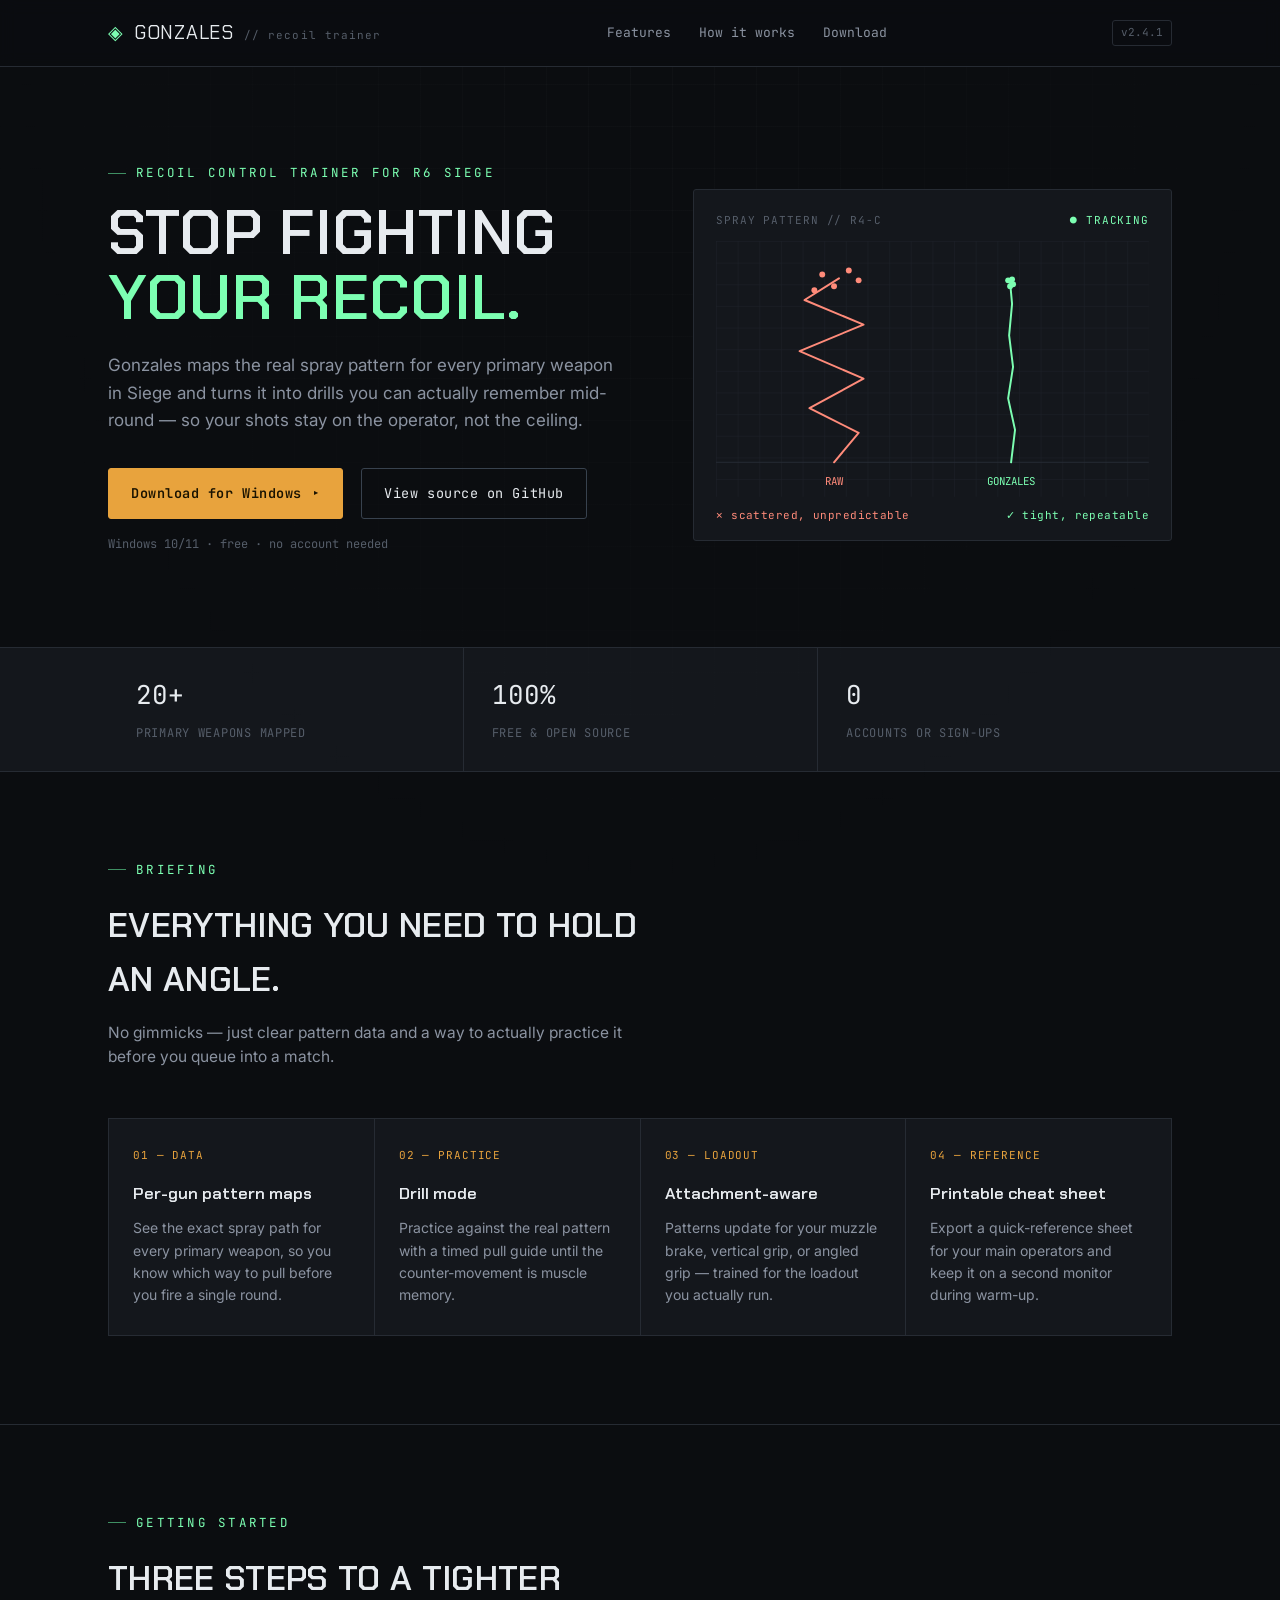
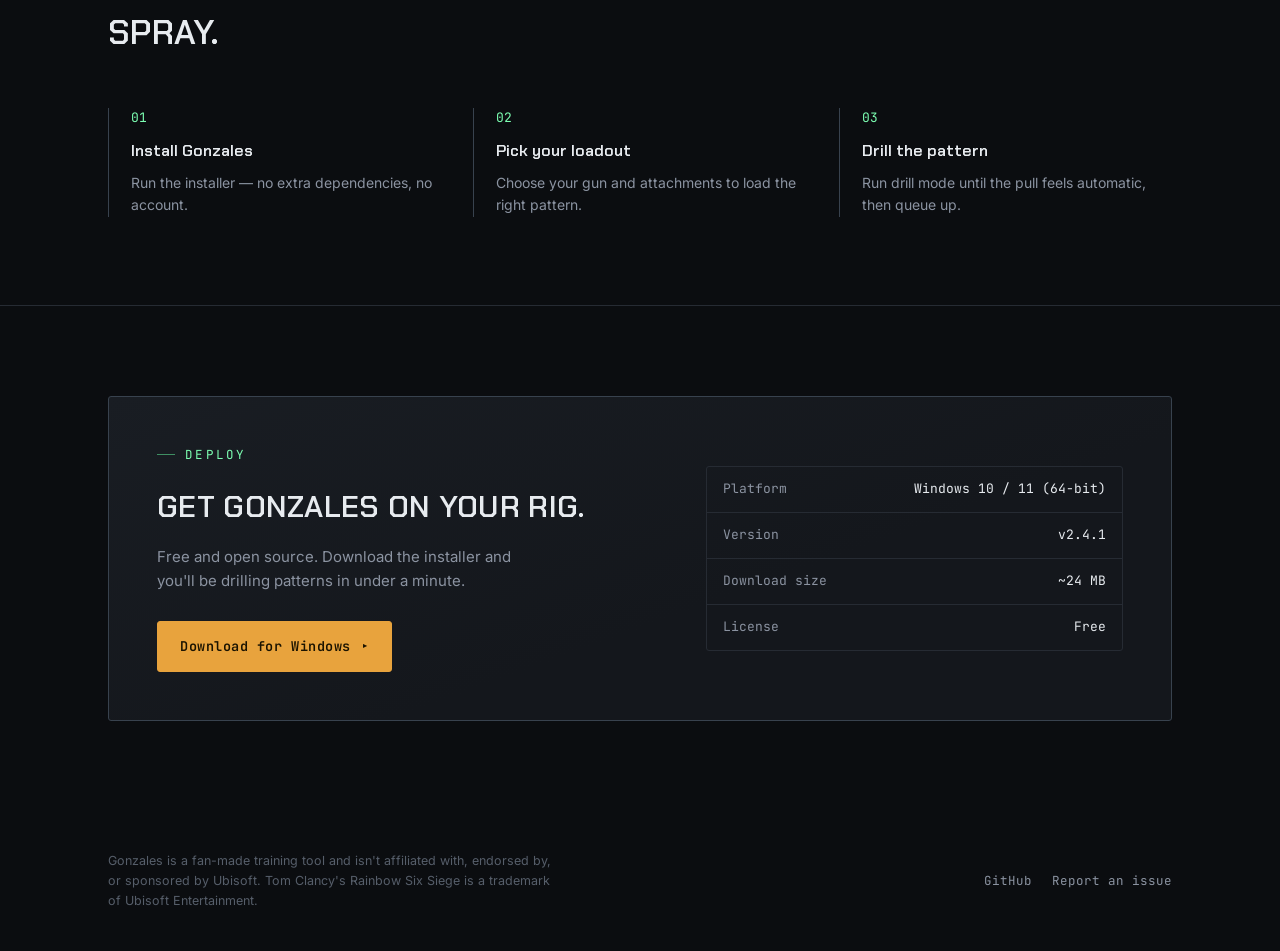
==== index.html @ a285aa53 "Add files via upload" ====
<!doctype html>
<html lang="en">
<head>
  <meta charset="UTF-8" />
  <meta name="viewport" content="width=device-width, initial-scale=1.0" />
  <title>Gonzales — Recoil Control Trainer for R6 Siege</title>
  <meta
    name="description"
    content="Gonzales is a free, fan-made recoil control trainer for Tom Clancy's Rainbow Six Siege — per-gun spray patterns, drill mode, and a printable cheat sheet."
  />
  <link rel="icon" href="assets/favicon.svg" type="image/svg+xml" />
  <link rel="preconnect" href="https://fonts.googleapis.com" />
  <link rel="preconnect" href="https://fonts.gstatic.com" crossorigin />
  <link
    href="https://fonts.googleapis.com/css2?family=Chakra+Petch:wght@500;600;700&family=Inter:wght@400;500;600&family=JetBrains+Mono:wght@400;500&display=swap"
    rel="stylesheet"
  />
  <link rel="stylesheet" href="styles.css" />
</head>
<body>
  <header class="topbar">
    <div class="wrap">
      <a href="index.html" class="brand">
        <span class="brand-mark">◈</span>
        GONZALES
        <span class="brand-sub">// recoil trainer</span>
      </a>
      <nav>
        <a href="#features">Features</a>
        <a href="#how-it-works">How it works</a>
        <a href="#download">Download</a>
      </nav>
      <span class="version-tag">v2.4.1</span>
    </div>
  </header>

  <main>
    <!-- HERO -->
    <section class="hero">
      <div class="wrap">
        <div>
          <div class="eyebrow">Recoil control trainer for R6 Siege</div>
          <h1>Stop fighting<br /><span class="accent">your recoil.</span></h1>
          <p class="lede">
            Gonzales maps the real spray pattern for every primary weapon in
            Siege and turns it into drills you can actually remember
            mid-round — so your shots stay on the operator, not the
            ceiling.
          </p>
          <div class="hero-ctas">
            <a href="thanks.html" class="btn btn-primary" data-download>
              Download for Windows
              <span class="btn-arrow">▸</span>
            </a>
            <a
              href="https://github.com/YOUR-USERNAME/YOUR-REPO"
              class="btn btn-ghost"
              target="_blank"
              rel="noopener"
            >
              View source on GitHub
            </a>
          </div>
          <p class="hero-note">Windows 10/11 · free · no account needed</p>
        </div>

        <div class="recoil-panel bracket">
          <span class="b-tr"></span><span class="b-bl"></span>
          <div class="recoil-panel-head">
            <span>SPRAY PATTERN // R4-C</span>
            <span class="live">● TRACKING</span>
          </div>

          <svg
            class="recoil-svg"
            viewBox="0 0 440 260"
            xmlns="http://www.w3.org/2000/svg"
            role="img"
            aria-label="Chart comparing an uncontrolled, jagged recoil spray pattern on the left against a tight, controlled pattern trained with Gonzales on the right"
          >
            <defs>
              <pattern id="grid" width="22" height="22" patternUnits="userSpaceOnUse">
                <path d="M22 0H0V22" fill="none" stroke="#1d2129" stroke-width="1" />
              </pattern>
            </defs>
            <rect x="0" y="0" width="440" height="260" fill="url(#grid)" />
            <line x1="0" y1="225" x2="440" y2="225" stroke="#262b33" stroke-width="1" />

            <!-- raw / uncontrolled pattern -->
            <path
              class="draw-path"
              d="M120,225 L145,195 L95,170 L150,140 L85,112 L150,85 L90,60 L125,38"
              fill="none"
              stroke="#ff8b7a"
              stroke-width="2"
              stroke-linecap="round"
              stroke-linejoin="round"
            />
            <circle class="draw-dot" cx="108" cy="34" r="3" fill="#ff8b7a" />
            <circle class="draw-dot" cx="135" cy="30" r="3" fill="#ff8b7a" />
            <circle class="draw-dot" cx="120" cy="46" r="3" fill="#ff8b7a" />
            <circle class="draw-dot" cx="145" cy="40" r="3" fill="#ff8b7a" />
            <circle class="draw-dot" cx="100" cy="50" r="3" fill="#ff8b7a" />

            <!-- trained / Gonzales pattern -->
            <path
              class="draw-path"
              d="M300,225 L304,192 L297,160 L302,128 L298,96 L301,64 L299,42"
              fill="none"
              stroke="#7cffb2"
              stroke-width="2"
              stroke-linecap="round"
              stroke-linejoin="round"
            />
            <circle class="draw-dot" cx="297" cy="40" r="3" fill="#7cffb2" />
            <circle class="draw-dot" cx="302" cy="44" r="3" fill="#7cffb2" />
            <circle class="draw-dot" cx="299" cy="46" r="3" fill="#7cffb2" />
            <circle class="draw-dot" cx="301" cy="39" r="3" fill="#7cffb2" />

            <text x="120" y="248" text-anchor="middle" fill="#ff8b7a" font-family="JetBrains Mono, monospace" font-size="11">RAW</text>
            <text x="300" y="248" text-anchor="middle" fill="#7cffb2" font-family="JetBrains Mono, monospace" font-size="11">GONZALES</text>
          </svg>

          <div class="recoil-legend">
            <span class="raw">✕ scattered, unpredictable</span>
            <span class="trained">✓ tight, repeatable</span>
          </div>
        </div>
      </div>
    </section>

    <!-- STAT STRIP -->
    <section class="stat-strip">
      <div class="wrap">
        <div class="stat">
          <span class="num">20+</span>
          <span class="label">Primary weapons mapped</span>
        </div>
        <div class="stat">
          <span class="num">100%</span>
          <span class="label">Free &amp; open source</span>
        </div>
        <div class="stat">
          <span class="num">0</span>
          <span class="label">Accounts or sign-ups</span>
        </div>
      </div>
    </section>

    <!-- FEATURES -->
    <section class="section" id="features">
      <div class="wrap">
        <div class="section-head">
          <div class="eyebrow">Briefing</div>
          <h2>Everything you need to hold an angle.</h2>
          <p>
            No gimmicks — just clear pattern data and a way to actually
            practice it before you queue into a match.
          </p>
        </div>
        <div class="cards">
          <div class="card">
            <span class="tag">01 — DATA</span>
            <h3>Per-gun pattern maps</h3>
            <p>
              See the exact spray path for every primary weapon, so you
              know which way to pull before you fire a single round.
            </p>
          </div>
          <div class="card">
            <span class="tag">02 — PRACTICE</span>
            <h3>Drill mode</h3>
            <p>
              Practice against the real pattern with a timed pull guide
              until the counter-movement is muscle memory.
            </p>
          </div>
          <div class="card">
            <span class="tag">03 — LOADOUT</span>
            <h3>Attachment-aware</h3>
            <p>
              Patterns update for your muzzle brake, vertical grip, or
              angled grip — trained for the loadout you actually run.
            </p>
          </div>
          <div class="card">
            <span class="tag">04 — REFERENCE</span>
            <h3>Printable cheat sheet</h3>
            <p>
              Export a quick-reference sheet for your main operators and
              keep it on a second monitor during warm-up.
            </p>
          </div>
        </div>
      </div>
    </section>

    <!-- HOW IT WORKS -->
    <section class="section" id="how-it-works">
      <div class="wrap">
        <div class="section-head">
          <div class="eyebrow">Getting started</div>
          <h2>Three steps to a tighter spray.</h2>
        </div>
        <div class="steps">
          <div class="step">
            <span class="step-num">01</span>
            <h3>Install Gonzales</h3>
            <p>Run the installer — no extra dependencies, no account.</p>
          </div>
          <div class="step">
            <span class="step-num">02</span>
            <h3>Pick your loadout</h3>
            <p>Choose your gun and attachments to load the right pattern.</p>
          </div>
          <div class="step">
            <span class="step-num">03</span>
            <h3>Drill the pattern</h3>
            <p>Run drill mode until the pull feels automatic, then queue up.</p>
          </div>
        </div>
      </div>
    </section>

    <!-- DEPLOY / DOWNLOAD -->
    <section class="deploy" id="download">
      <div class="wrap">
        <div class="deploy-panel bracket">
          <span class="b-tr"></span><span class="b-bl"></span>
          <div>
            <div class="eyebrow">Deploy</div>
            <h2>Get Gonzales on your rig.</h2>
            <p>
              Free and open source. Download the installer and you'll be
              drilling patterns in under a minute.
            </p>
            <div class="hero-ctas">
              <a href="thanks.html" class="btn btn-primary" data-download>
                Download for Windows
                <span class="btn-arrow">▸</span>
              </a>
            </div>
          </div>
          <div class="spec-sheet">
            <div class="spec-row"><span>Platform</span><span>Windows 10 / 11 (64-bit)</span></div>
            <div class="spec-row"><span>Version</span><span>v2.4.1</span></div>
            <div class="spec-row"><span>Download size</span><span>~24 MB</span></div>
            <div class="spec-row"><span>License</span><span>Free</span></div>
          </div>
        </div>
      </div>
    </section>
  </main>

  <footer>
    <div class="wrap">
      <p class="disclaimer">
        Gonzales is a fan-made training tool and isn't affiliated with,
        endorsed by, or sponsored by Ubisoft. Tom Clancy's Rainbow Six
        Siege is a trademark of Ubisoft Entertainment.
      </p>
      <div class="foot-links">
        <a href="https://github.com/YOUR-USERNAME/YOUR-REPO" target="_blank" rel="noopener">GitHub</a>
        <a href="https://github.com/YOUR-USERNAME/YOUR-REPO/issues" target="_blank" rel="noopener">Report an issue</a>
      </div>
    </div>
  </footer>

  <script src="script.js"></script>
</body>
</html>
---- styles.css ----
/* ==========================================================
   GONZALES — design tokens
   Tactical HUD aesthetic: dark gunmetal, phosphor green
   (on-target) + amber (deploy/alert), monospace data readouts.
   ========================================================== */

:root {
  --bg: #0b0d10;
  --surface: #14171c;
  --surface-raised: #191d23;
  --border: #262b33;
  --border-bright: #38424e;

  --text: #e7ebef;
  --text-muted: #8b93a1;
  --text-dim: #565e6a;

  --green: #7cffb2;
  --green-dim: #3f8f63;
  --green-wash: rgba(124, 255, 178, 0.08);

  --amber: #e8a33d;
  --amber-dim: #8a6222;
  --amber-wash: rgba(232, 163, 61, 0.1);

  --font-display: "Chakra Petch", sans-serif;
  --font-body: "Inter", sans-serif;
  --font-mono: "JetBrains Mono", monospace;

  --container: 1120px;
  --radius: 3px;
}

* {
  box-sizing: border-box;
}

html {
  scroll-behavior: smooth;
}

@media (prefers-reduced-motion: reduce) {
  html {
    scroll-behavior: auto;
  }
  *,
  *::before,
  *::after {
    animation-duration: 0.001ms !important;
    animation-iteration-count: 1 !important;
    transition-duration: 0.001ms !important;
  }
}

body {
  margin: 0;
  background: var(--bg);
  color: var(--text);
  font-family: var(--font-body);
  font-size: 16px;
  line-height: 1.6;
  -webkit-font-smoothing: antialiased;
  position: relative;
}

/* faint scanline / grid texture over the whole page */
body::before {
  content: "";
  position: fixed;
  inset: 0;
  pointer-events: none;
  z-index: 0;
  background-image: linear-gradient(
      rgba(231, 235, 239, 0.025) 1px,
      transparent 1px
    ),
    linear-gradient(90deg, rgba(231, 235, 239, 0.025) 1px, transparent 1px);
  background-size: 42px 42px;
  mask-image: radial-gradient(ellipse at top, black, transparent 75%);
}

img {
  max-width: 100%;
  display: block;
}

a {
  color: inherit;
}

.wrap {
  max-width: var(--container);
  margin: 0 auto;
  padding: 0 28px;
  position: relative;
  z-index: 1;
}

h1,
h2,
h3 {
  font-family: var(--font-display);
  font-weight: 600;
  letter-spacing: 0.01em;
  margin: 0;
  text-transform: uppercase;
}

.eyebrow {
  font-family: var(--font-mono);
  font-size: 12.5px;
  letter-spacing: 0.18em;
  text-transform: uppercase;
  color: var(--green);
  display: flex;
  align-items: center;
  gap: 10px;
  margin-bottom: 18px;
}

.eyebrow::before {
  content: "";
  width: 18px;
  height: 1px;
  background: var(--green-dim);
}

p {
  margin: 0 0 1em;
  color: var(--text-muted);
}

/* ---------- top bar ---------- */

.topbar {
  border-bottom: 1px solid var(--border);
  padding: 18px 0;
  position: sticky;
  top: 0;
  background: rgba(11, 13, 16, 0.88);
  backdrop-filter: blur(8px);
  z-index: 10;
}

.topbar .wrap {
  display: flex;
  align-items: center;
  justify-content: space-between;
}

.brand {
  display: flex;
  align-items: baseline;
  gap: 10px;
  font-family: var(--font-display);
  font-size: 19px;
  letter-spacing: 0.04em;
  text-transform: uppercase;
  text-decoration: none;
  color: var(--text);
}

.brand .brand-mark {
  color: var(--green);
}

.brand .brand-sub {
  font-family: var(--font-mono);
  font-size: 11px;
  color: var(--text-dim);
  letter-spacing: 0.1em;
  text-transform: none;
}

.topbar nav {
  display: flex;
  align-items: center;
  gap: 28px;
  font-family: var(--font-mono);
  font-size: 13px;
  color: var(--text-muted);
}

.topbar nav a {
  text-decoration: none;
  color: var(--text-muted);
  transition: color 0.15s ease;
}

.topbar nav a:hover,
.topbar nav a:focus-visible {
  color: var(--green);
}

.version-tag {
  font-family: var(--font-mono);
  font-size: 11px;
  color: var(--text-dim);
  border: 1px solid var(--border);
  padding: 3px 8px;
  border-radius: var(--radius);
}

/* ---------- buttons ---------- */

.btn {
  font-family: var(--font-mono);
  font-size: 13.5px;
  letter-spacing: 0.04em;
  text-decoration: none;
  display: inline-flex;
  align-items: center;
  gap: 10px;
  padding: 14px 22px;
  border-radius: var(--radius);
  border: 1px solid transparent;
  cursor: pointer;
  transition: transform 0.15s ease, border-color 0.15s ease,
    background 0.15s ease;
}

.btn:active {
  transform: translateY(1px);
}

.btn-primary {
  background: var(--amber);
  color: #1a1300;
  font-weight: 600;
  border-color: var(--amber);
}

.btn-primary:hover,
.btn-primary:focus-visible {
  background: #f4b256;
  border-color: #f4b256;
}

.btn-ghost {
  background: transparent;
  color: var(--text);
  border-color: var(--border-bright);
}

.btn-ghost:hover,
.btn-ghost:focus-visible {
  border-color: var(--green);
  color: var(--green);
}

.btn-arrow {
  transition: transform 0.15s ease;
}

.btn:hover .btn-arrow {
  transform: translateX(3px);
}

/* ---------- corner-bracket HUD frame (signature detail) ---------- */

.bracket {
  position: relative;
}

.bracket::before,
.bracket::after,
.bracket > .b-tr,
.bracket > .b-bl {
  content: "";
  position: absolute;
  width: 14px;
  height: 14px;
  border: 1.5px solid var(--border-bright);
  opacity: 0;
  transition: opacity 0.2s ease, border-color 0.2s ease;
}

.bracket::before {
  top: -1px;
  left: -1px;
  border-right: none;
  border-bottom: none;
}

.bracket::after {
  bottom: -1px;
  right: -1px;
  border-left: none;
  border-top: none;
}

.bracket:hover::before,
.bracket:hover::after {
  opacity: 1;
  border-color: var(--green);
}

/* ---------- hero ---------- */

.hero {
  padding: 96px 0 80px;
  border-bottom: 1px solid var(--border);
}

.hero .wrap {
  display: grid;
  grid-template-columns: 1.05fr 0.95fr;
  gap: 56px;
  align-items: center;
}

.hero h1 {
  font-size: clamp(40px, 5.2vw, 62px);
  line-height: 1.04;
  margin-bottom: 22px;
}

.hero h1 .accent {
  color: var(--green);
}

.hero .lede {
  font-size: 17px;
  color: var(--text-muted);
  max-width: 46ch;
  margin-bottom: 34px;
}

.hero-ctas {
  display: flex;
  align-items: center;
  gap: 18px;
  flex-wrap: wrap;
}

.hero-note {
  font-family: var(--font-mono);
  font-size: 12px;
  color: var(--text-dim);
  margin-top: 16px;
}

/* recoil graph panel */

.recoil-panel {
  border: 1px solid var(--border);
  background: var(--surface);
  border-radius: var(--radius);
  padding: 22px 22px 16px;
}

.recoil-panel-head {
  display: flex;
  justify-content: space-between;
  font-family: var(--font-mono);
  font-size: 11px;
  color: var(--text-dim);
  letter-spacing: 0.08em;
  text-transform: uppercase;
  margin-bottom: 12px;
}

.recoil-panel-head span.live {
  color: var(--green);
}

.recoil-svg {
  width: 100%;
  height: auto;
  display: block;
}

.recoil-legend {
  display: flex;
  justify-content: space-between;
  font-family: var(--font-mono);
  font-size: 11px;
  color: var(--text-dim);
  margin-top: 10px;
  letter-spacing: 0.04em;
}

.recoil-legend .raw {
  color: #ff8b7a;
}

.recoil-legend .trained {
  color: var(--green);
}

/* ---------- briefing stat strip ---------- */

.stat-strip {
  border-bottom: 1px solid var(--border);
  background: var(--surface);
}

.stat-strip .wrap {
  display: grid;
  grid-template-columns: repeat(3, 1fr);
}

.stat {
  padding: 26px 28px;
  border-left: 1px solid var(--border);
  font-family: var(--font-mono);
}

.stat:first-child {
  border-left: none;
}

.stat .num {
  font-size: 26px;
  color: var(--text);
  display: block;
  margin-bottom: 4px;
}

.stat .label {
  font-size: 12px;
  color: var(--text-dim);
  letter-spacing: 0.06em;
  text-transform: uppercase;
}

/* ---------- section shell ---------- */

.section {
  padding: 88px 0;
  border-bottom: 1px solid var(--border);
}

.section-head {
  max-width: 56ch;
  margin-bottom: 48px;
}

.section-head h2 {
  font-size: clamp(26px, 3vw, 34px);
  margin-bottom: 14px;
}

.section-head p {
  font-size: 15.5px;
}

/* ---------- feature cards ---------- */

.cards {
  display: grid;
  grid-template-columns: repeat(4, 1fr);
  gap: 1px;
  background: var(--border);
  border: 1px solid var(--border);
}

.card {
  background: var(--surface);
  padding: 28px 24px;
}

.card .tag {
  font-family: var(--font-mono);
  font-size: 11px;
  color: var(--amber);
  letter-spacing: 0.08em;
  margin-bottom: 16px;
  display: block;
}

.card h3 {
  font-size: 16.5px;
  margin-bottom: 10px;
  text-transform: none;
  letter-spacing: 0;
}

.card p {
  font-size: 14px;
  margin-bottom: 0;
}

/* ---------- how it works ---------- */

.steps {
  display: grid;
  grid-template-columns: repeat(3, 1fr);
  gap: 32px;
}

.step {
  border-left: 1px solid var(--border-bright);
  padding-left: 22px;
}

.step .step-num {
  font-family: var(--font-mono);
  color: var(--green);
  font-size: 13px;
  display: block;
  margin-bottom: 10px;
}

.step h3 {
  font-size: 16px;
  text-transform: none;
  letter-spacing: 0;
  margin-bottom: 8px;
}

.step p {
  font-size: 14px;
  margin-bottom: 0;
}

/* ---------- deploy / download panel ---------- */

.deploy {
  padding: 90px 0;
}

.deploy-panel {
  border: 1px solid var(--border-bright);
  background: linear-gradient(
    160deg,
    var(--surface-raised),
    var(--surface) 60%
  );
  border-radius: var(--radius);
  padding: 48px;
  display: grid;
  grid-template-columns: 1.1fr 0.9fr;
  gap: 40px;
  align-items: center;
}

.deploy-panel h2 {
  font-size: clamp(24px, 3vw, 30px);
  margin-bottom: 14px;
}

.deploy-panel p {
  font-size: 15px;
  max-width: 42ch;
}

.spec-sheet {
  font-family: var(--font-mono);
  font-size: 13px;
  border: 1px solid var(--border);
  border-radius: var(--radius);
}

.spec-row {
  display: flex;
  justify-content: space-between;
  padding: 12px 16px;
  border-bottom: 1px solid var(--border);
  color: var(--text-muted);
}

.spec-row:last-child {
  border-bottom: none;
}

.spec-row span:last-child {
  color: var(--text);
}

.deploy .hero-ctas {
  margin-top: 28px;
}

/* ---------- footer ---------- */

footer {
  padding: 40px 0;
}

footer .wrap {
  display: flex;
  justify-content: space-between;
  align-items: center;
  flex-wrap: wrap;
  gap: 14px;
}

footer .disclaimer {
  font-size: 12.5px;
  color: var(--text-dim);
  max-width: 56ch;
  margin: 0;
}

footer .foot-links {
  display: flex;
  gap: 20px;
  font-family: var(--font-mono);
  font-size: 12.5px;
}

footer .foot-links a {
  color: var(--text-muted);
  text-decoration: none;
}

footer .foot-links a:hover {
  color: var(--green);
}

/* ---------- thanks page ---------- */

.thanks-hero {
  padding: 120px 0 100px;
  text-align: center;
}

.thanks-hero .wrap {
  max-width: 620px;
}

.thanks-mark {
  width: 64px;
  height: 64px;
  margin: 0 auto 28px;
}

.thanks-hero .eyebrow {
  justify-content: center;
}

.thanks-hero h1 {
  font-size: clamp(32px, 5vw, 46px);
  margin-bottom: 16px;
}

.thanks-hero .lede {
  font-size: 16px;
  margin: 0 auto 32px;
  max-width: 44ch;
}

.download-status {
  font-family: var(--font-mono);
  font-size: 12.5px;
  color: var(--text-dim);
  margin-top: 18px;
}

.download-status .filename {
  color: var(--green);
}

.next-steps {
  border-top: 1px solid var(--border);
  padding-top: 44px;
  margin-top: 56px;
  text-align: left;
  display: grid;
  grid-template-columns: repeat(3, 1fr);
  gap: 28px;
}

.thanks-hero .hero-ctas {
  justify-content: center;
}

/* ---------- responsive ---------- */

@media (max-width: 900px) {
  .hero .wrap {
    grid-template-columns: 1fr;
  }

  .cards {
    grid-template-columns: repeat(2, 1fr);
  }

  .steps {
    grid-template-columns: 1fr;
  }

  .stat-strip .wrap {
    grid-template-columns: 1fr;
  }

  .stat {
    border-left: none;
    border-top: 1px solid var(--border);
  }

  .stat:first-child {
    border-top: none;
  }

  .deploy-panel {
    grid-template-columns: 1fr;
    padding: 32px;
  }

  .next-steps {
    grid-template-columns: 1fr;
  }

  .topbar nav {
    display: none;
  }
}

@media (max-width: 560px) {
  .cards {
    grid-template-columns: 1fr;
  }

  .hero {
    padding: 64px 0 56px;
  }

  .deploy-panel {
    padding: 24px;
  }
}
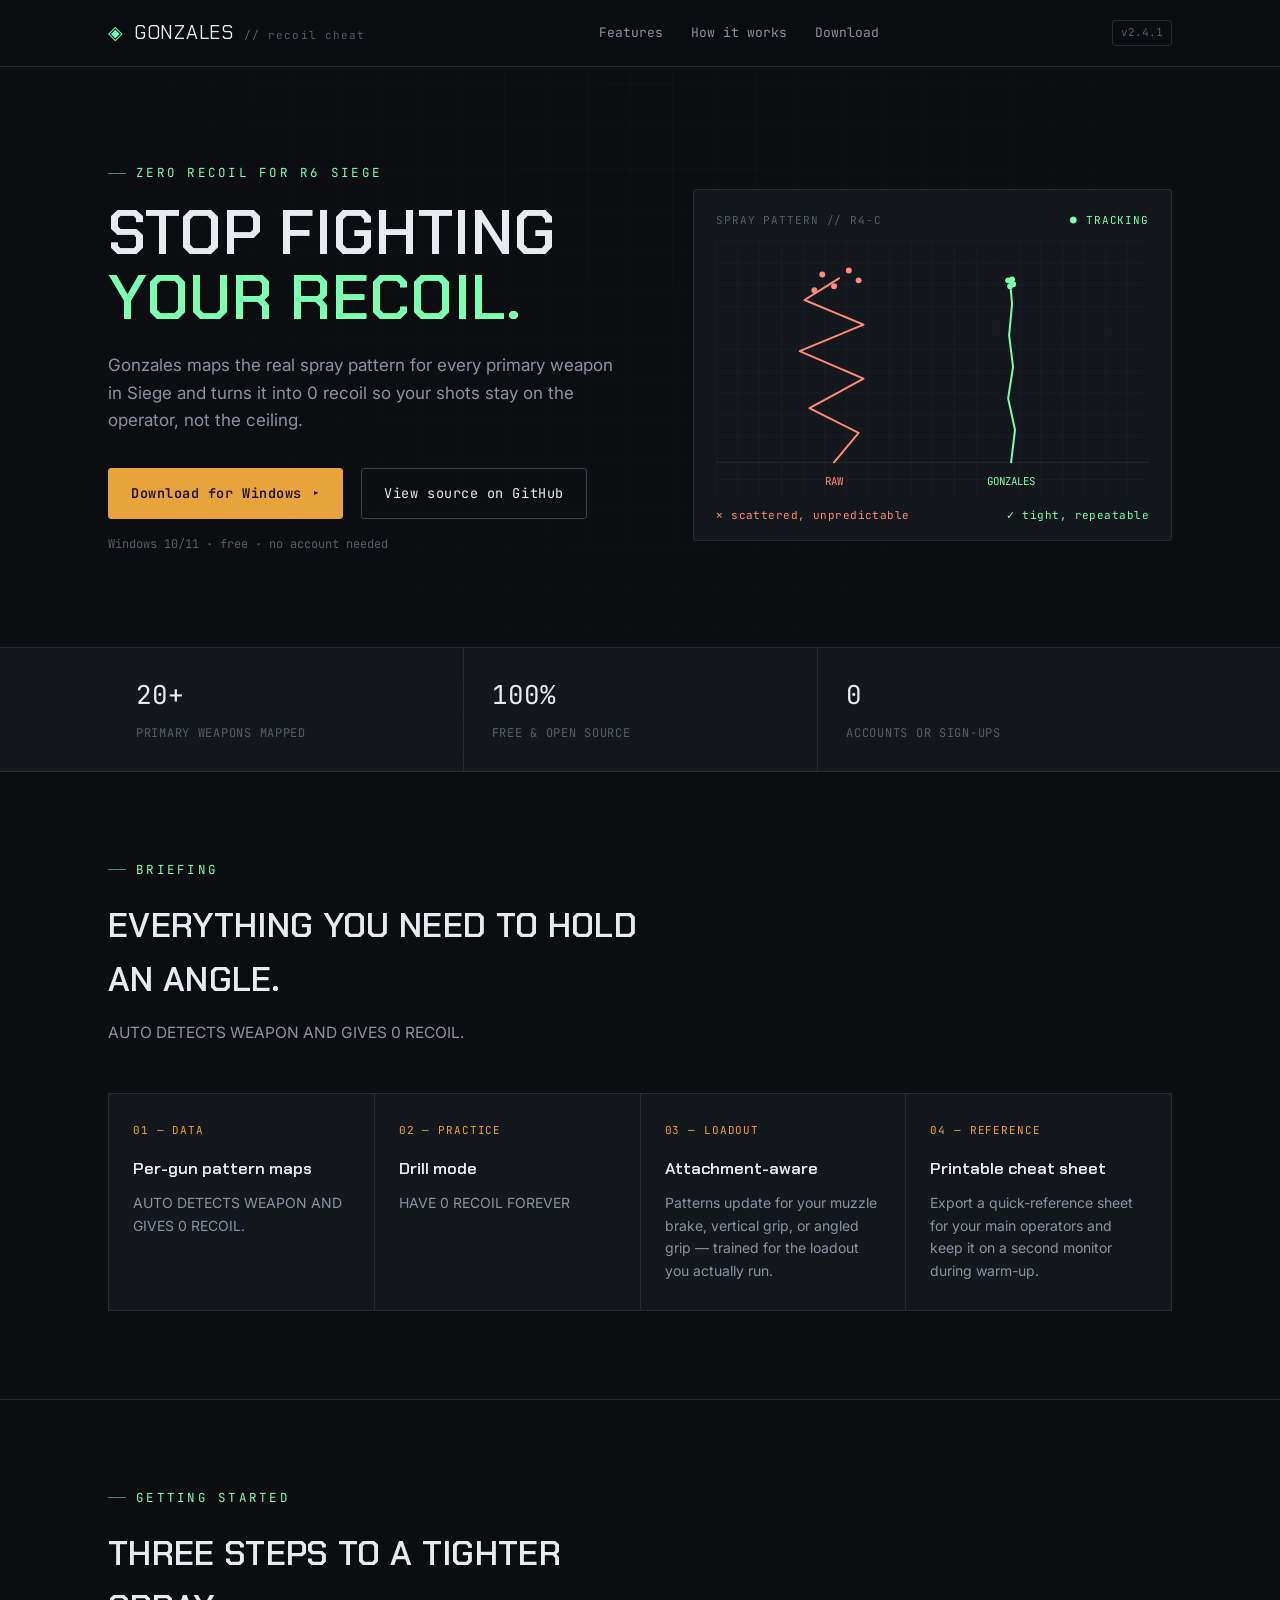
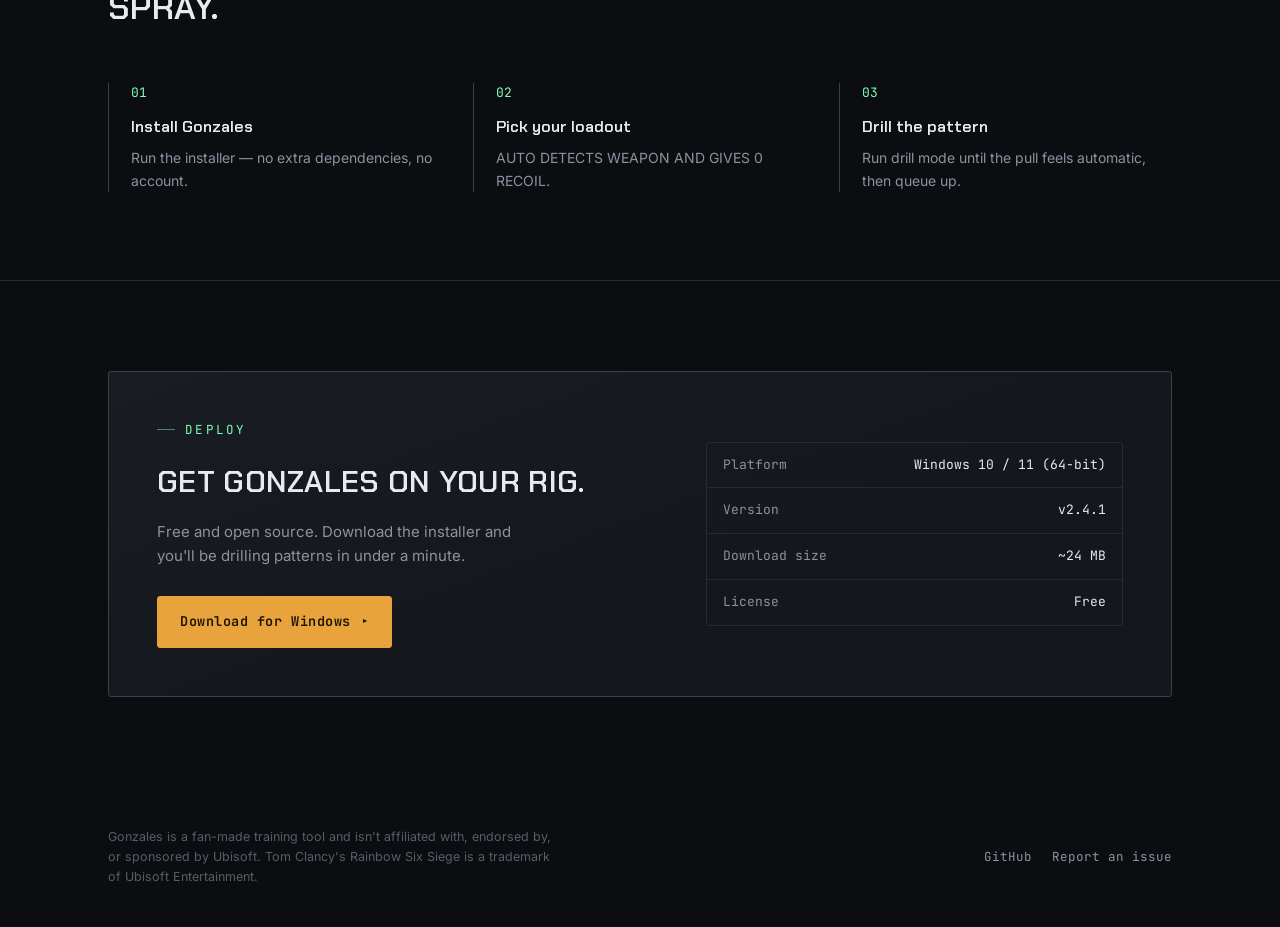
==== commit bbfaaed4: "Update index.html" ====
--- a/index.html
+++ b/index.html
@@ -3,10 +3,10 @@
 <head>
   <meta charset="UTF-8" />
   <meta name="viewport" content="width=device-width, initial-scale=1.0" />
-  <title>Gonzales — Recoil Control Trainer for R6 Siege</title>
+  <title>Gonzales — RECOILCHEAT for R6 Siege</title>
   <meta
     name="description"
-    content="Gonzales is a free, fan-made recoil control trainer for Tom Clancy's Rainbow Six Siege — per-gun spray patterns, drill mode, and a printable cheat sheet."
+    content="Gonzales is a free, fan-made recoil control cheat for Tom Clancy's Rainbow Six Siege — per-gun spray patterns and drill mode."
   />
   <link rel="icon" href="assets/favicon.svg" type="image/svg+xml" />
   <link rel="preconnect" href="https://fonts.googleapis.com" />
@@ -23,7 +23,7 @@
       <a href="index.html" class="brand">
         <span class="brand-mark">◈</span>
         GONZALES
-        <span class="brand-sub">// recoil trainer</span>
+        <span class="brand-sub">// recoil cheat</span>
       </a>
       <nav>
         <a href="#features">Features</a>
@@ -39,12 +39,11 @@
     <section class="hero">
       <div class="wrap">
         <div>
-          <div class="eyebrow">Recoil control trainer for R6 Siege</div>
+          <div class="eyebrow">zero recoil for R6 Siege</div>
           <h1>Stop fighting<br /><span class="accent">your recoil.</span></h1>
           <p class="lede">
             Gonzales maps the real spray pattern for every primary weapon in
-            Siege and turns it into drills you can actually remember
-            mid-round — so your shots stay on the operator, not the
+            Siege and turns it into 0 recoil so your shots stay on the operator, not the
             ceiling.
           </p>
           <div class="hero-ctas">
@@ -154,8 +153,7 @@
           <div class="eyebrow">Briefing</div>
           <h2>Everything you need to hold an angle.</h2>
           <p>
-            No gimmicks — just clear pattern data and a way to actually
-            practice it before you queue into a match.
+            AUTO DETECTS WEAPON AND GIVES 0 RECOIL.
           </p>
         </div>
         <div class="cards">
@@ -163,16 +161,14 @@
             <span class="tag">01 — DATA</span>
             <h3>Per-gun pattern maps</h3>
             <p>
-              See the exact spray path for every primary weapon, so you
-              know which way to pull before you fire a single round.
+              AUTO DETECTS WEAPON AND GIVES 0 RECOIL.
             </p>
           </div>
           <div class="card">
             <span class="tag">02 — PRACTICE</span>
             <h3>Drill mode</h3>
             <p>
-              Practice against the real pattern with a timed pull guide
-              until the counter-movement is muscle memory.
+              HAVE 0 RECOIL FOREVER
             </p>
           </div>
           <div class="card">
@@ -211,7 +207,7 @@
           <div class="step">
             <span class="step-num">02</span>
             <h3>Pick your loadout</h3>
-            <p>Choose your gun and attachments to load the right pattern.</p>
+            <p>AUTO DETECTS WEAPON AND GIVES 0 RECOIL.</p>
           </div>
           <div class="step">
             <span class="step-num">03</span>
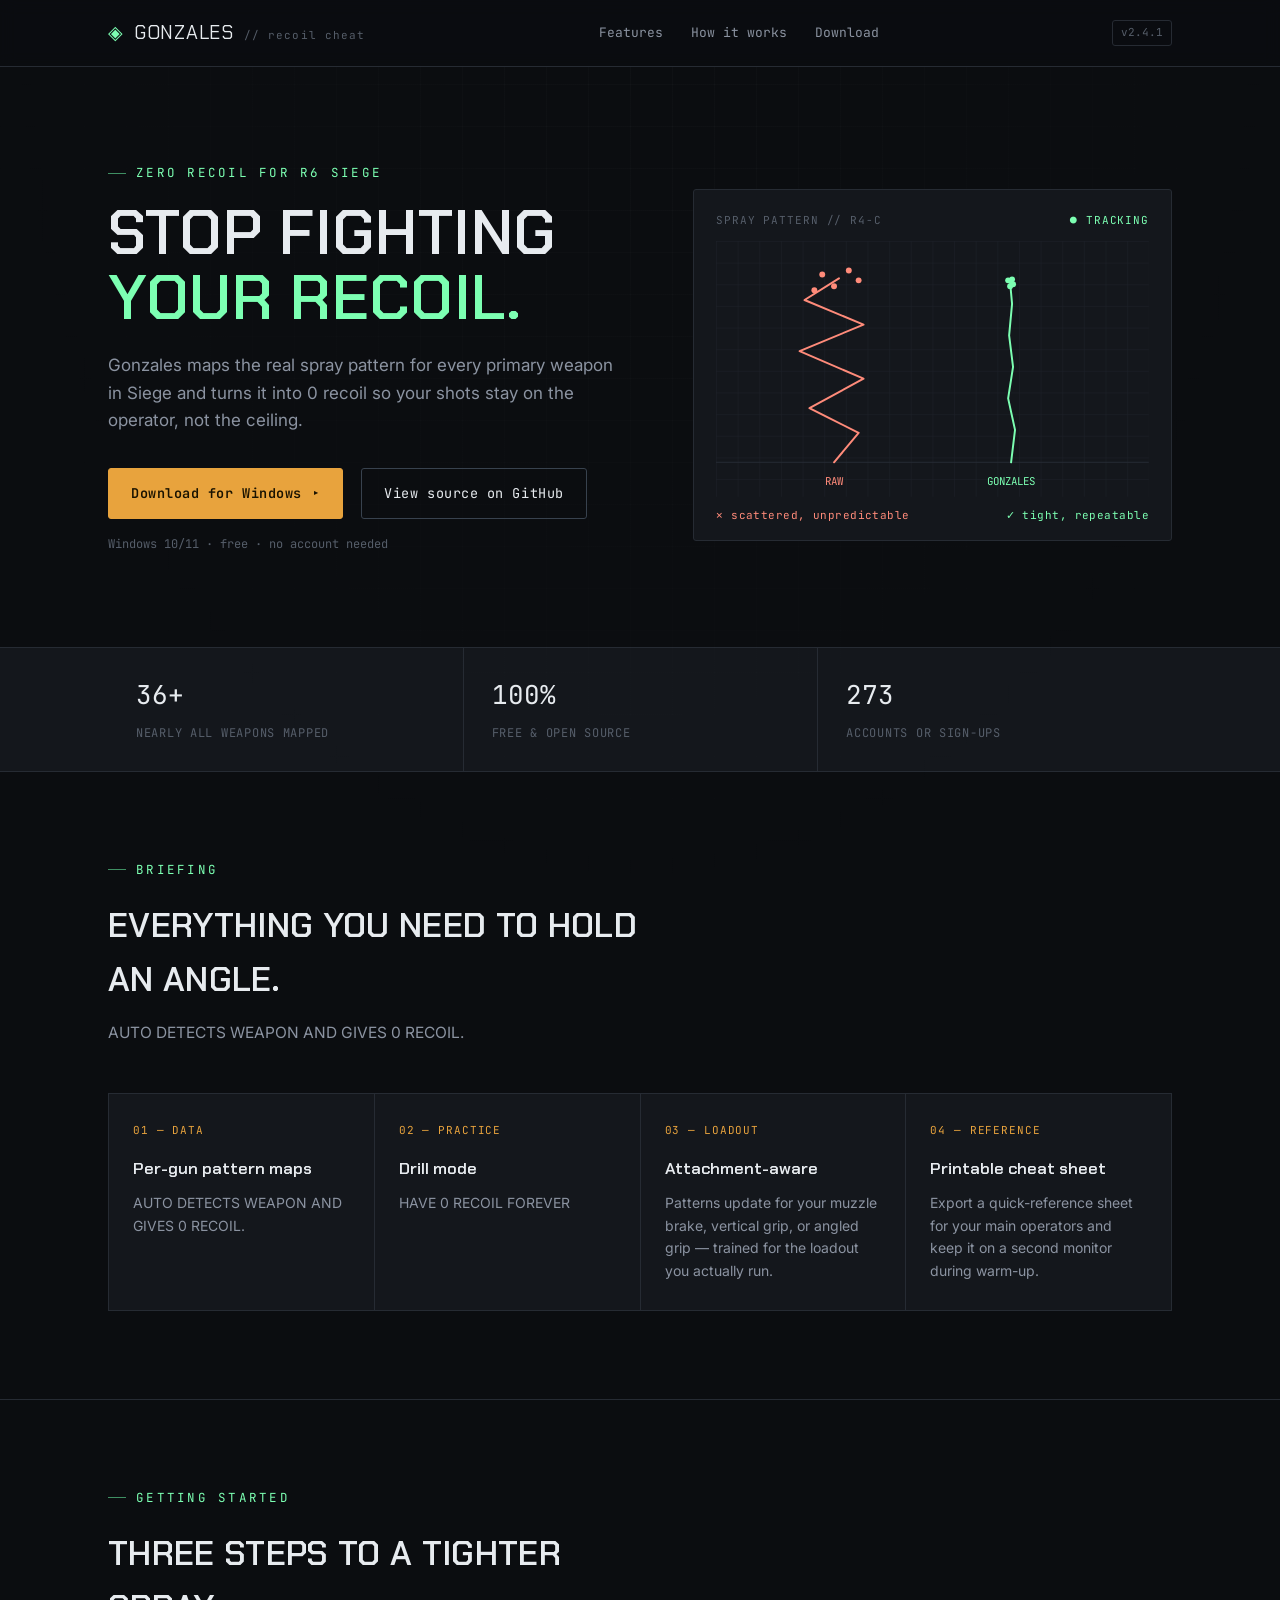
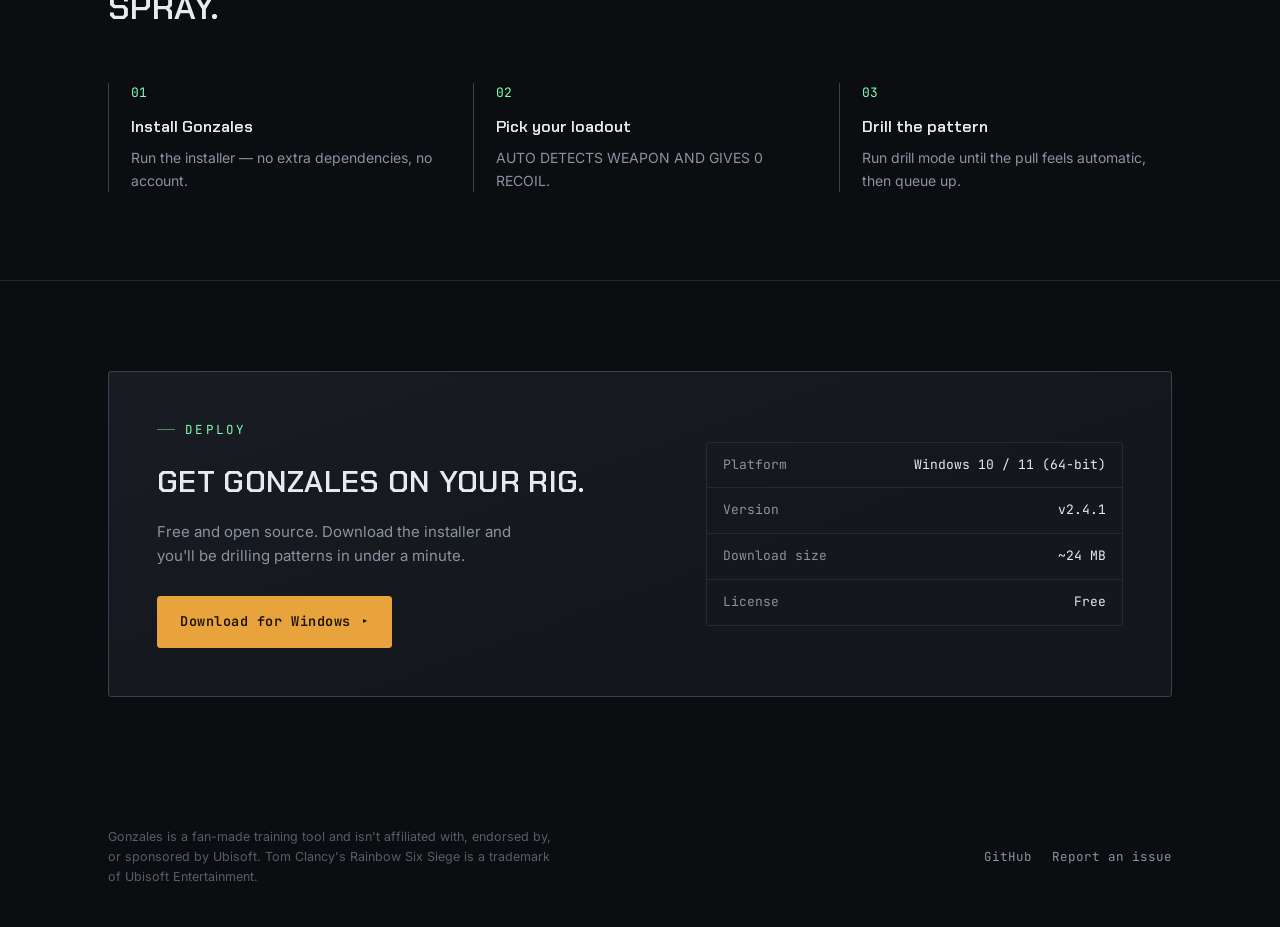
==== commit 5d78ba98: "Update index.html" ====
--- a/index.html
+++ b/index.html
@@ -132,15 +132,15 @@
     <section class="stat-strip">
       <div class="wrap">
         <div class="stat">
-          <span class="num">20+</span>
-          <span class="label">Primary weapons mapped</span>
+          <span class="num">36+</span>
+          <span class="label">Nearly all weapons mapped</span>
         </div>
         <div class="stat">
           <span class="num">100%</span>
           <span class="label">Free &amp; open source</span>
         </div>
         <div class="stat">
-          <span class="num">0</span>
+          <span class="num">273</span>
           <span class="label">Accounts or sign-ups</span>
         </div>
       </div>
